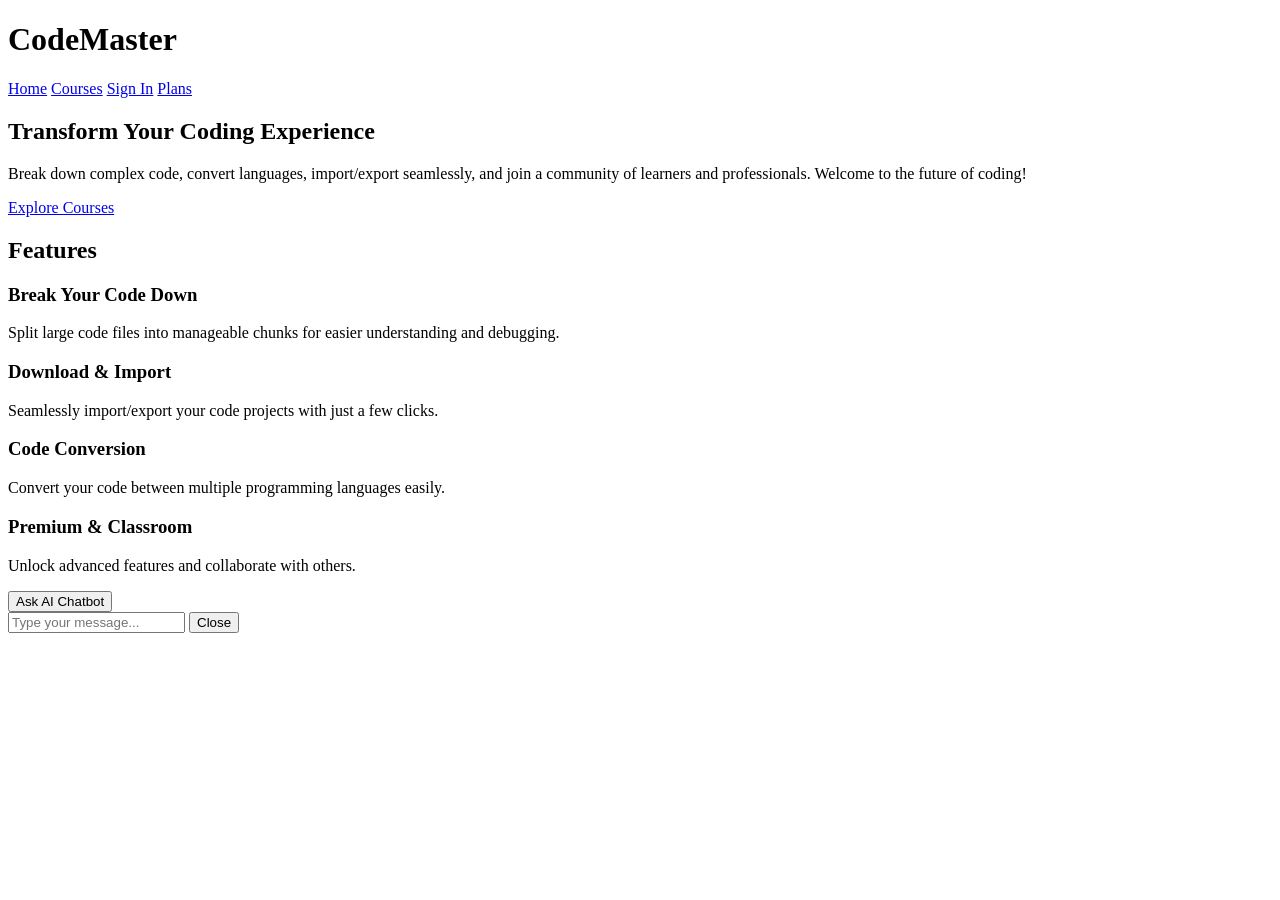
==== index.html @ 8745d5aa "Create index.html" ====
<!DOCTYPE html>
<html lang="en">
<head>
<meta charset="UTF-8" />
<meta name="viewport" content="width=device-width, initial-scale=1.0"/>
<title>CodeMaster - Home</title>
<link rel="stylesheet" href="styles.css"/>
</head>
<body>

<header>
  <h1>CodeMaster</h1>
  <nav>
    <a href="index.html">Home</a>
    <a href="courses.html">Courses</a>
    <a href="signin.html">Sign In</a>
    <a href="plans.html">Plans</a>
  </nav>
</header>

<section>
  <h2>Transform Your Coding Experience</h2>
  <p>Break down complex code, convert languages, import/export seamlessly, and join a community of learners and professionals. Welcome to the future of coding!</p>
  <a href="courses.html" class="btn">Explore Courses</a>
</section>

<section>
  <h2>Features</h2>
  <div class="features-grid">
    <div class="card">
      <h3>Break Your Code Down</h3>
      <p>Split large code files into manageable chunks for easier understanding and debugging.</p>
    </div>
    <div class="card">
      <h3>Download & Import</h3>
      <p>Seamlessly import/export your code projects with just a few clicks.</p>
    </div>
    <div class="card">
      <h3>Code Conversion</h3>
      <p>Convert your code between multiple programming languages easily.</p>
    </div>
    <div class="card">
      <h3>Premium & Classroom</h3>
      <p>Unlock advanced features and collaborate with others.</p>
    </div>
  </div>
</section>

<button class="btn" onclick="showChatbot()">Ask AI Chatbot</button>

<!-- Chatbot Modal -->
<div id="chatbotModal">
  <div id="chatbotContent">
    <div id="chatbotMessages"></div>
    <input type="text" id="chatInput" placeholder="Type your message..." />
    <button id="closeChatbot" onclick="hideChatbot()">Close</button>
  </div>
</div>

<script src="script.js"></script>
<script src="chatbot.js"></script>
</body>
</html>
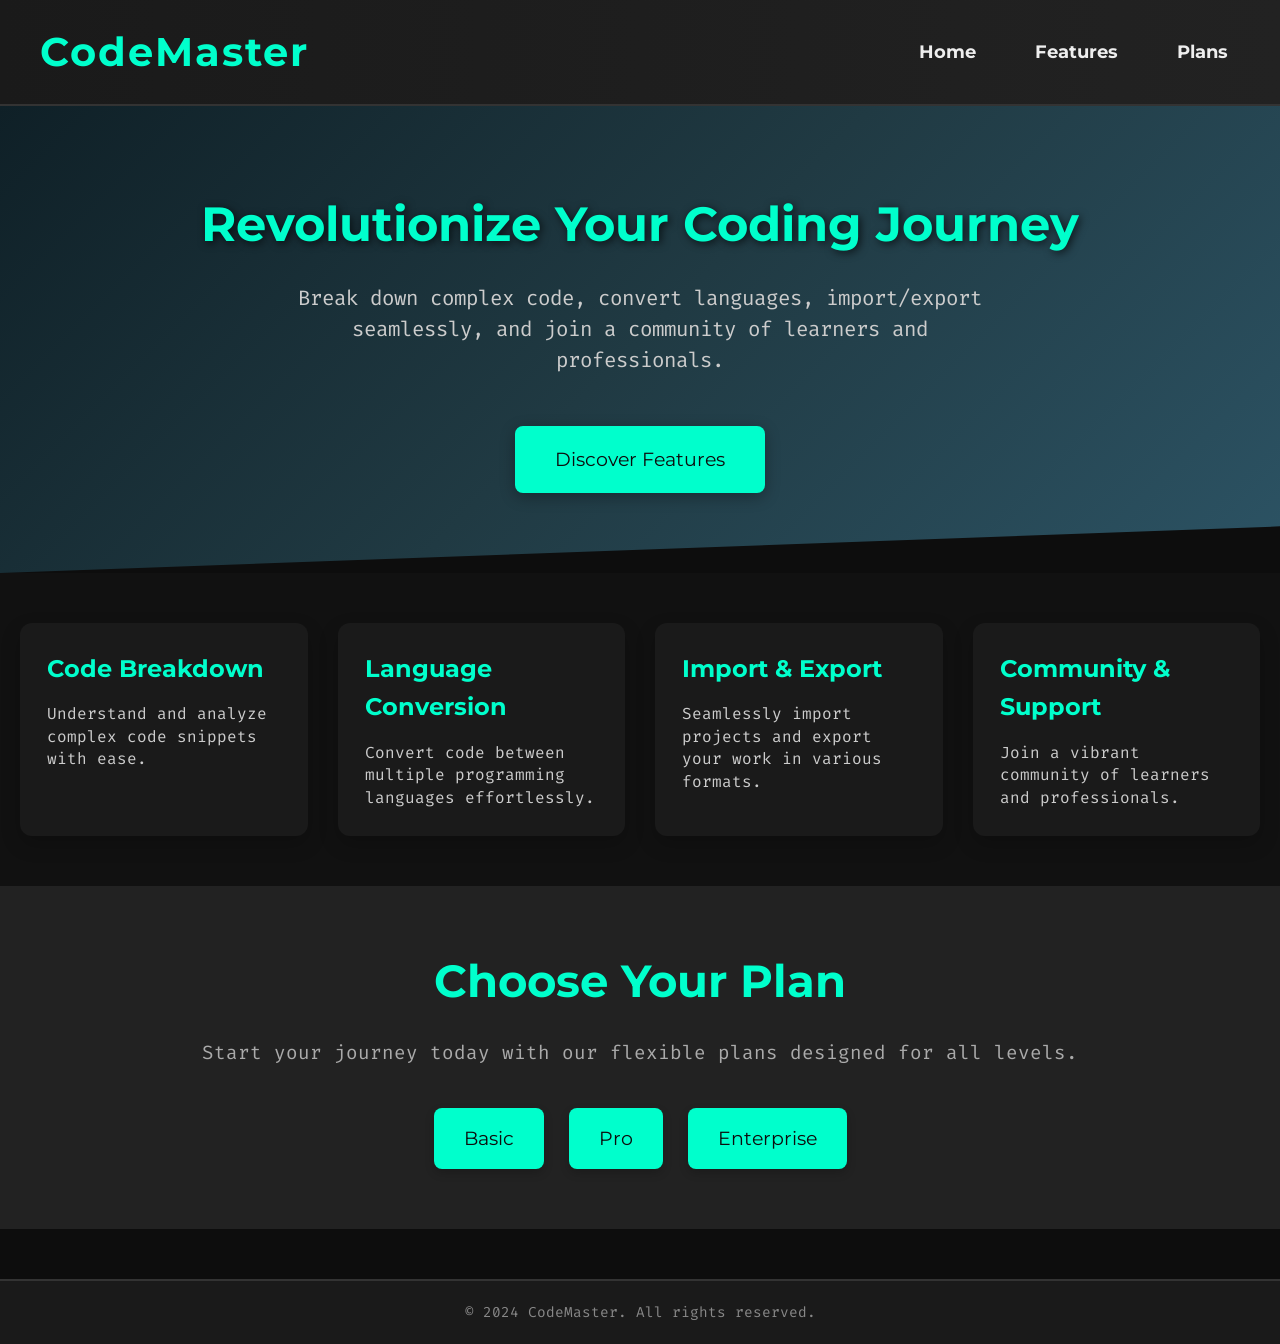
==== commit 998fb92b: "Update index.html" ====
--- a/index.html
+++ b/index.html
@@ -3,61 +3,299 @@
 <head>
 <meta charset="UTF-8" />
 <meta name="viewport" content="width=device-width, initial-scale=1.0"/>
-<title>CodeMaster - Home</title>
-<link rel="stylesheet" href="styles.css"/>
+<title>CodeMaster</title>
+<!-- Link to Google Fonts for a modern look -->
+<link href="https://fonts.googleapis.com/css2?family=Montserrat&family=Fira+Code&display=swap" rel="stylesheet" />
+<style>
+/* Reset and Base Styles */
+* {
+  margin: 0;
+  padding: 0;
+  box-sizing: border-box;
+}
+
+body {
+  font-family: 'Fira Code', monospace;
+  background-color: #0d0d0d;
+  color: #eee;
+  line-height: 1.6;
+  overflow-x: hidden;
+}
+
+/* Smooth scrolling for anchor links */
+html {
+  scroll-behavior: smooth;
+}
+
+/* Header Styles */
+header {
+  background: linear-gradient(90deg, #1a1a1a, #222);
+  padding: 20px 40px;
+  display: flex;
+  justify-content: space-between;
+  align-items: center;
+  border-bottom: 2px solid #333;
+  position: sticky;
+  top: 0;
+  z-index: 999;
+  transition: background 0.3s ease;
+}
+
+header h1 {
+  font-family: 'Montserrat', sans-serif;
+  font-size: 2.5em;
+  color: #00ffcc;
+  letter-spacing: 2px;
+  cursor: pointer;
+  transition: transform 0.3s;
+}
+
+header h1:hover {
+  transform: scale(1.05);
+}
+
+nav a {
+  font-family: 'Montserrat', sans-serif;
+  color: #eee;
+  margin-left: 25px;
+  font-weight: 700;
+  font-size: 1.1em;
+  text-decoration: none;
+  padding: 8px 12px;
+  border-radius: 8px;
+  transition: background-color 0.3s, transform 0.2s, color 0.3s;
+}
+
+nav a:hover {
+  background-color: #00ffcc;
+  color: #0d0d0d;
+  transform: scale(1.05);
+}
+
+/* Hero Section */
+section.hero {
+  background: linear-gradient(135deg, #0f2027, #203a43, #2c5364);
+  padding: 80px 20px;
+  text-align: center;
+  clip-path: polygon(0 0, 100% 0, 100% 90%, 0 100%);
+  position: relative;
+  color: #fff;
+}
+
+section.hero h2 {
+  font-family: 'Montserrat', sans-serif;
+  font-size: 3em;
+  margin-bottom: 20px;
+  color: #00ffcc;
+  text-shadow: 2px 2px 8px rgba(0,0,0,0.7);
+}
+
+section.hero p {
+  max-width: 700px;
+  margin: 0 auto 30px;
+  font-size: 1.3em;
+  color: #ccc;
+  line-height: 1.5;
+}
+
+.btn {
+  background-color: #00ffcc;
+  color: #0d0d0d;
+  padding: 18px 40px;
+  font-size: 1.2em;
+  border: none;
+  border-radius: 8px;
+  cursor: pointer;
+  font-family: 'Montserrat', sans-serif;
+  box-shadow: 0 4px 15px rgba(0,0,0,0.3);
+  transition: background-color 0.3s, transform 0.2s, box-shadow 0.3s;
+  text-decoration: none;
+  display: inline-block;
+  margin-top: 20px;
+}
+
+.btn:hover {
+  background-color: #00bfae;
+  transform: scale(1.05);
+  box-shadow: 0 8px 20px rgba(0,0,0,0.4);
+}
+
+/* Features Grid */
+.features {
+  display: grid;
+  grid-template-columns: repeat(auto-fit, minmax(280px, 1fr));
+  gap: 30px;
+  padding: 50px 20px;
+  background-color: #111;
+}
+
+.card {
+  background-color: #1a1a1a;
+  border-radius: 12px;
+  box-shadow: 0 8px 20px rgba(0,0,0,0.2);
+  padding: 25px;
+  transition: transform 0.3s, box-shadow 0.3s, border-color 0.3s;
+  border: 2px solid transparent;
+}
+
+.card:hover {
+  transform: translateY(-8px);
+  box-shadow: 0 12px 24px rgba(0,0,0,0.4);
+  border-color: #00ffcc;
+}
+
+.card h3 {
+  margin-bottom: 15px;
+  color: #00ffcc;
+  font-family: 'Montserrat', sans-serif;
+  font-size: 1.5em;
+}
+
+.card p {
+  font-size: 1em;
+  color: #ccc;
+  line-height: 1.4;
+}
+
+/* Call to Action Section */
+section#plans {
+  background-color: #222;
+  padding: 60px 20px;
+  text-align: center;
+}
+
+section#plans h2 {
+  font-family: 'Montserrat', sans-serif;
+  font-size: 2.8em;
+  margin-bottom: 20px;
+  color: #00ffcc;
+}
+
+section#plans p {
+  font-size: 1.2em;
+  margin-bottom: 40px;
+  color: #aaa;
+}
+
+.cta-buttons {
+  display: flex;
+  justify-content: center;
+  flex-wrap: wrap;
+  gap: 25px;
+  margin-top: 20px;
+}
+
+.cta-btn {
+  background-color: #00ffcc;
+  color: #0d0d0d;
+  padding: 15px 30px;
+  border-radius: 8px;
+  font-size: 1.2em;
+  font-family: 'Montserrat', sans-serif;
+  text-decoration: none;
+  box-shadow: 0 4px 10px rgba(0,0,0,0.2);
+  transition: background-color 0.3s, transform 0.2s, box-shadow 0.3s;
+}
+
+.cta-btn:hover {
+  background-color: #00bfae;
+  transform: scale(1.05);
+  box-shadow: 0 8px 20px rgba(0,0,0,0.4);
+}
+
+/* Footer Styles */
+footer {
+  background-color: #1a1a1a;
+  padding: 20px;
+  text-align: center;
+  border-top: 2px solid #333;
+  margin-top: 50px;
+}
+
+footer p {
+  font-size: 0.9em;
+  color: #888;
+}
+
+/* Additional Effects & Animations */
+@keyframes pulse {
+  0% { transform: scale(1); }
+  50% { transform: scale(1.05); }
+  100% { transform: scale(1); }
+}
+
+/* Buttons with pulse effect on load */
+button, .btn, .cta-btn {
+  animation: pulse 1.5s infinite alternate;
+}
+
+/* Responsive adjustments */
+@media(max-width: 768px){
+  header {
+    flex-direction: column;
+    align-items: center;
+  }
+  nav {
+    margin-top: 10px;
+  }
+  section.hero h2 {
+    font-size: 2em;
+  }
+  .cta-buttons {
+    flex-direction: column;
+  }
+}
+</style>
 </head>
 <body>
 
 <header>
   <h1>CodeMaster</h1>
   <nav>
-    <a href="index.html">Home</a>
-    <a href="courses.html">Courses</a>
-    <a href="signin.html">Sign In</a>
-    <a href="plans.html">Plans</a>
+    <a href="#home">Home</a>
+    <a href="#features">Features</a>
+    <a href="#plans">Plans</a>
   </nav>
 </header>
 
-<section>
-  <h2>Transform Your Coding Experience</h2>
-  <p>Break down complex code, convert languages, import/export seamlessly, and join a community of learners and professionals. Welcome to the future of coding!</p>
-  <a href="courses.html" class="btn">Explore Courses</a>
+<section class="hero" id="home">
+  <h2>Revolutionize Your Coding Journey</h2>
+  <p>Break down complex code, convert languages, import/export seamlessly, and join a community of learners and professionals.</p>
+  <a href="#features" class="btn">Discover Features</a>
 </section>
 
-<section>
-  <h2>Features</h2>
-  <div class="features-grid">
-    <div class="card">
-      <h3>Break Your Code Down</h3>
-      <p>Split large code files into manageable chunks for easier understanding and debugging.</p>
-    </div>
-    <div class="card">
-      <h3>Download & Import</h3>
-      <p>Seamlessly import/export your code projects with just a few clicks.</p>
-    </div>
-    <div class="card">
-      <h3>Code Conversion</h3>
-      <p>Convert your code between multiple programming languages easily.</p>
-    </div>
-    <div class="card">
-      <h3>Premium & Classroom</h3>
-      <p>Unlock advanced features and collaborate with others.</p>
-    </div>
+<section id="features" class="features">
+  <div class="card">
+    <h3>Code Breakdown</h3>
+    <p>Understand and analyze complex code snippets with ease.</p>
+  </div>
+  <div class="card">
+    <h3>Language Conversion</h3>
+    <p>Convert code between multiple programming languages effortlessly.</p>
+  </div>
+  <div class="card">
+    <h3>Import & Export</h3>
+    <p>Seamlessly import projects and export your work in various formats.</p>
+  </div>
+  <div class="card">
+    <h3>Community & Support</h3>
+    <p>Join a vibrant community of learners and professionals.</p>
   </div>
 </section>
 
-<button class="btn" onclick="showChatbot()">Ask AI Chatbot</button>
-
-<!-- Chatbot Modal -->
-<div id="chatbotModal">
-  <div id="chatbotContent">
-    <div id="chatbotMessages"></div>
-    <input type="text" id="chatInput" placeholder="Type your message..." />
-    <button id="closeChatbot" onclick="hideChatbot()">Close</button>
-  </div>
-</div>
-
-<script src="script.js"></script>
-<script src="chatbot.js"></script>
+<section id="plans">
+  <h2>Choose Your Plan</h2>
+  <p>Start your journey today with our flexible plans designed for all levels.</p>
+  <div class="cta-buttons">
+    <a href="#basic" class="cta-btn">Basic</a>
+    <a href="#pro" class="cta-btn">Pro</a>
+    <a href="#enterprise" class="cta-btn">Enterprise</a>
+  </div>
+</section>
+
+<footer>
+  <p>&copy; 2024 CodeMaster. All rights reserved.</p>
+</footer>
+
 </body>
 </html>
